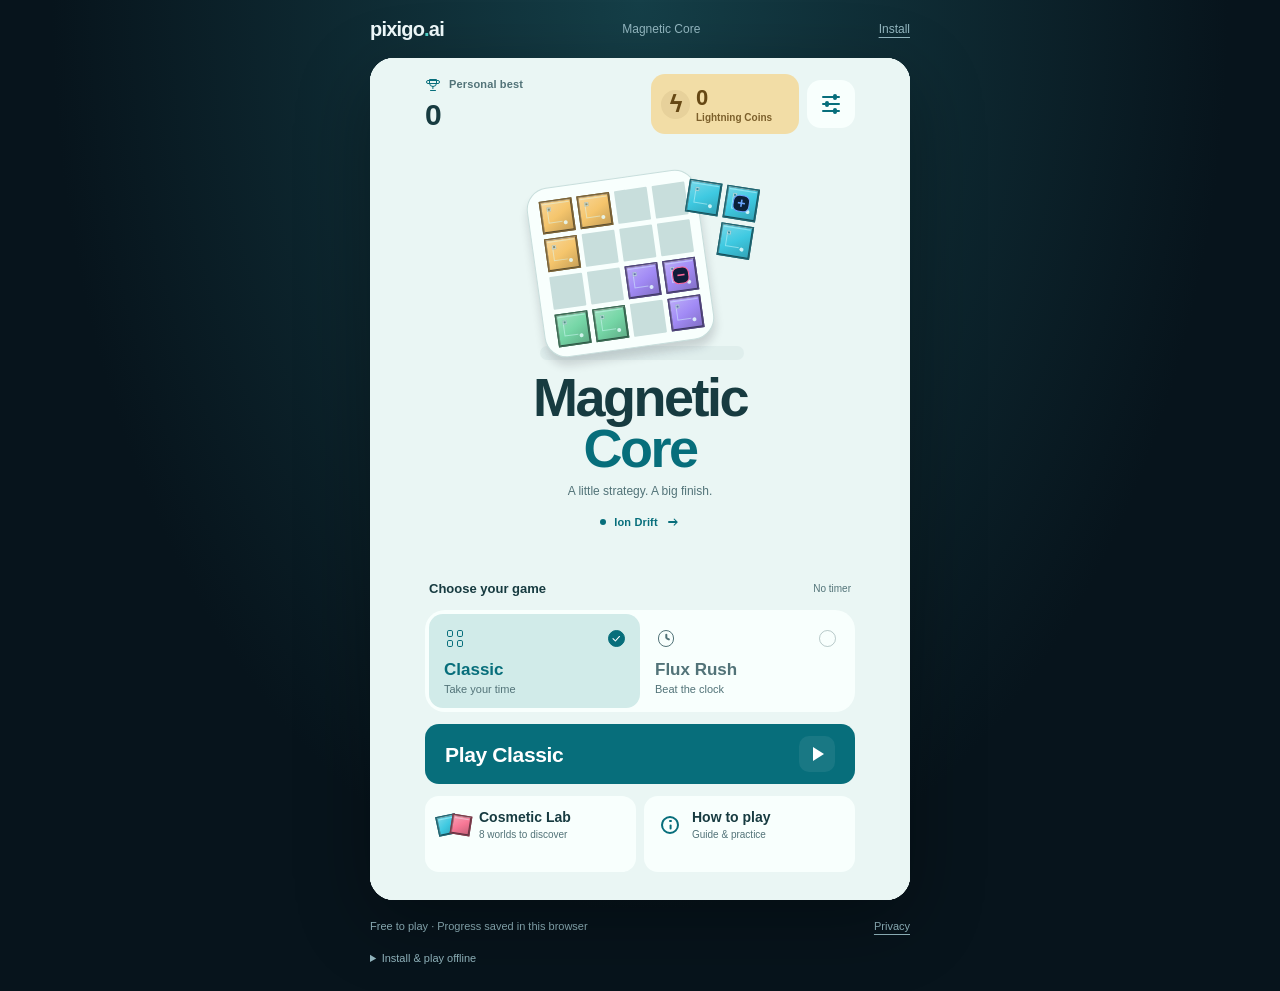
==== magneticcore/index.html @ 8e88cd60 "Launch Magnetic Core browser game at /magneticcore/" ====
<!DOCTYPE html>
<html lang="en">
  <head>
    <meta charset="utf-8" />
    <meta httpEquiv="X-UA-Compatible" content="IE=edge" />
    <meta name="viewport" content="width=device-width, initial-scale=1, shrink-to-fit=no" />
    <title>Magnetic Core — Play free | Pixigo</title>
    <!-- The `react-native-web` recommended style reset: https://necolas.github.io/react-native-web/docs/setup/#root-element -->
    <style id="expo-reset">
      /* These styles make the body full-height */
      html,
      body {
        height: 100%;
      }
      /* These styles disable body scrolling if you are using <ScrollView> */
      body {
        overflow: hidden;
      }
      /* These styles make the root element full-height */
      #root {
        display: flex;
        height: 100%;
        flex: 1;
      }
    </style>
  <link rel="icon" href="/magneticcore/favicon.ico"/><link rel="preload" href="/magneticcore/_expo/static/css/shell-43be2bb646678a6cb7ccdf930eaefb51.css" as="style">
<link rel="stylesheet" href="/magneticcore/_expo/static/css/shell-43be2bb646678a6cb7ccdf930eaefb51.css"><meta name="description" content="A little strategy. A big finish. Play Magnetic Core free in your browser: magnetic block puzzles, Classic Field, Flux Rush and eight cosmetic worlds."><meta name="theme-color" content="#07141c"><link rel="canonical" href="https://pixigo.ai/magneticcore/"><link rel="manifest" href="/magneticcore/manifest.webmanifest"><link rel="apple-touch-icon" href="/magneticcore/icon-192.png"><meta name="apple-mobile-web-app-capable" content="yes"><meta name="apple-mobile-web-app-title" content="Magnetic Core"><meta property="og:title" content="Magnetic Core — A little strategy. A big finish."><meta property="og:description" content="Play the free magnetic block puzzle in your browser."><meta property="og:url" content="https://pixigo.ai/magneticcore/"><meta property="og:image" content="https://pixigo.ai/magneticcore/icon-512.png"></head>

  <body>
    <!-- Use static rendering with Expo Router to support running without JavaScript. -->
    <noscript>
      You need to enable JavaScript to run this app.
    </noscript>
    <!-- The root element for your Expo app. -->
    <div id="root"></div>
  <script src="/magneticcore/_expo/static/js/web/index-8f0f4db04cad3924aaf083ea2c2957e7.js" defer></script>
<script src="/magneticcore/register-sw.js" defer></script></body>
</html>
---- magneticcore/_expo/static/css/shell-43be2bb646678a6cb7ccdf930eaefb51.css ----
:root{--lightningcss-light: ;--lightningcss-dark:initial;color-scheme:dark;color:#dceef1;background:#07141c;font-family:-apple-system,BlinkMacSystemFont,Segoe UI,sans-serif}*{box-sizing:border-box}html,body,#root{min-height:100%;margin:0}body{overscroll-behavior-y:none;overflow:auto}#root{width:100%;height:auto;display:block}a{color:inherit;text-underline-offset:4px}button,a,summary{-webkit-tap-highlight-color:transparent}button:focus-visible,a:focus-visible,summary:focus-visible{outline-offset:4px;outline:3px solid #55ddd2}.web-shell{background:radial-gradient(at top,#153f48 0,#07141c 65%);flex-direction:column;align-items:center;min-height:100dvh;display:flex}.web-header{color:#94b8c1;justify-content:space-between;align-items:center;gap:14px;width:min(100% - 32px,540px);min-height:58px;font-size:12px;display:flex}.web-header>a:first-child{letter-spacing:-.8px;color:#f0fbfc;font-size:20px;font-weight:800;text-decoration:none}.web-header>a:first-child span{color:#50d5cb}.web-header button{color:#e9ffff;cursor:pointer;background:#153f48;border:1px solid #2e7880;border-radius:9px;padding:8px 12px}.game-frame{isolation:isolate;background:#e9f6f5;border-radius:24px;flex-direction:column;width:100%;max-width:540px;height:max(680px,100dvh - 58px);max-height:980px;display:flex;position:relative;overflow:hidden;box-shadow:0 22px 75px #0005}.game-frame>div{min-height:0}.game-frame [role=button]{touch-action:manipulation}.web-footer{color:#94b8c1;flex-wrap:wrap;justify-content:space-between;gap:14px;width:min(100% - 32px,540px);padding:18px 0 24px;font-size:11px;line-height:1.6;display:flex}.web-footer details{width:100%}.web-footer summary{cursor:pointer;width:fit-content}.web-footer p{max-width:480px}.storage-note{color:#ffe0a4;max-width:540px;margin:0;padding:10px 16px;font-size:12px}@keyframes game-reveal{0%{opacity:.5}to{opacity:1}}@media (width<=560px){.web-header{min-height:44px}.game-frame{height:max(640px,100dvh - 44px);box-shadow:none;border-radius:0}}@media (display-mode:standalone){.web-header{display:none}.game-frame{height:100dvh;max-height:none;padding-top:env(safe-area-inset-top);padding-bottom:env(safe-area-inset-bottom)}.web-footer{display:none}}
---- magneticcore/_expo/static/css/shell-43be2bb646678a6cb7ccdf930eaefb51.css ----
:root{--lightningcss-light: ;--lightningcss-dark:initial;color-scheme:dark;color:#dceef1;background:#07141c;font-family:-apple-system,BlinkMacSystemFont,Segoe UI,sans-serif}*{box-sizing:border-box}html,body,#root{min-height:100%;margin:0}body{overscroll-behavior-y:none;overflow:auto}#root{width:100%;height:auto;display:block}a{color:inherit;text-underline-offset:4px}button,a,summary{-webkit-tap-highlight-color:transparent}button:focus-visible,a:focus-visible,summary:focus-visible{outline-offset:4px;outline:3px solid #55ddd2}.web-shell{background:radial-gradient(at top,#153f48 0,#07141c 65%);flex-direction:column;align-items:center;min-height:100dvh;display:flex}.web-header{color:#94b8c1;justify-content:space-between;align-items:center;gap:14px;width:min(100% - 32px,540px);min-height:58px;font-size:12px;display:flex}.web-header>a:first-child{letter-spacing:-.8px;color:#f0fbfc;font-size:20px;font-weight:800;text-decoration:none}.web-header>a:first-child span{color:#50d5cb}.web-header button{color:#e9ffff;cursor:pointer;background:#153f48;border:1px solid #2e7880;border-radius:9px;padding:8px 12px}.game-frame{isolation:isolate;background:#e9f6f5;border-radius:24px;flex-direction:column;width:100%;max-width:540px;height:max(680px,100dvh - 58px);max-height:980px;display:flex;position:relative;overflow:hidden;box-shadow:0 22px 75px #0005}.game-frame>div{min-height:0}.game-frame [role=button]{touch-action:manipulation}.web-footer{color:#94b8c1;flex-wrap:wrap;justify-content:space-between;gap:14px;width:min(100% - 32px,540px);padding:18px 0 24px;font-size:11px;line-height:1.6;display:flex}.web-footer details{width:100%}.web-footer summary{cursor:pointer;width:fit-content}.web-footer p{max-width:480px}.storage-note{color:#ffe0a4;max-width:540px;margin:0;padding:10px 16px;font-size:12px}@keyframes game-reveal{0%{opacity:.5}to{opacity:1}}@media (width<=560px){.web-header{min-height:44px}.game-frame{height:max(640px,100dvh - 44px);box-shadow:none;border-radius:0}}@media (display-mode:standalone){.web-header{display:none}.game-frame{height:100dvh;max-height:none;padding-top:env(safe-area-inset-top);padding-bottom:env(safe-area-inset-bottom)}.web-footer{display:none}}
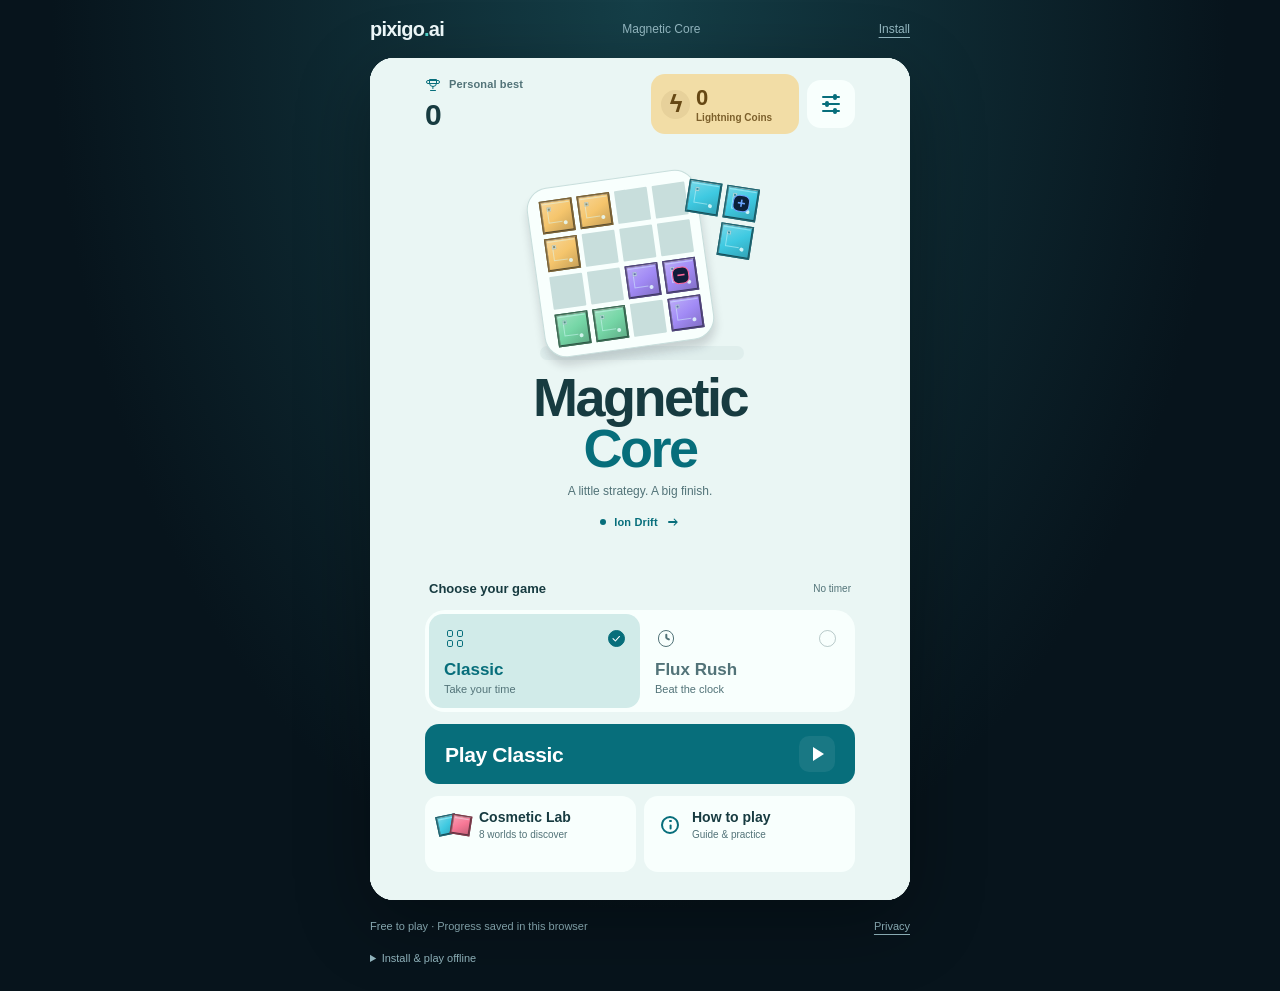
==== commit 306ac34c: "Deploy Magnetic Core web ads with consent and nonce-based CSP" ====
--- a/magneticcore/index.html
+++ b/magneticcore/index.html
@@ -23,8 +23,8 @@
         flex: 1;
       }
     </style>
-  <link rel="icon" href="/magneticcore/favicon.ico"/><link rel="preload" href="/magneticcore/_expo/static/css/shell-43be2bb646678a6cb7ccdf930eaefb51.css" as="style">
-<link rel="stylesheet" href="/magneticcore/_expo/static/css/shell-43be2bb646678a6cb7ccdf930eaefb51.css"><meta name="description" content="A little strategy. A big finish. Play Magnetic Core free in your browser: magnetic block puzzles, Classic Field, Flux Rush and eight cosmetic worlds."><meta name="theme-color" content="#07141c"><link rel="canonical" href="https://pixigo.ai/magneticcore/"><link rel="manifest" href="/magneticcore/manifest.webmanifest"><link rel="apple-touch-icon" href="/magneticcore/icon-192.png"><meta name="apple-mobile-web-app-capable" content="yes"><meta name="apple-mobile-web-app-title" content="Magnetic Core"><meta property="og:title" content="Magnetic Core — A little strategy. A big finish."><meta property="og:description" content="Play the free magnetic block puzzle in your browser."><meta property="og:url" content="https://pixigo.ai/magneticcore/"><meta property="og:image" content="https://pixigo.ai/magneticcore/icon-512.png"></head>
+  <link rel="icon" href="/magneticcore/favicon.ico"/><link rel="preload" href="/magneticcore/_expo/static/css/shell-ce2306005320bbc5229385b4ef134550.css" as="style">
+<link rel="stylesheet" href="/magneticcore/_expo/static/css/shell-ce2306005320bbc5229385b4ef134550.css"><meta name="google-adsense-account" content="ca-pub-7231836006413404"><meta name="description" content="A little strategy. A big finish. Play Magnetic Core free in your browser: magnetic block puzzles, Classic Field, Flux Rush and eight cosmetic worlds."><meta name="theme-color" content="#07141c"><link rel="canonical" href="https://pixigo.ai/magneticcore/"><link rel="manifest" href="/magneticcore/manifest.webmanifest"><link rel="apple-touch-icon" href="/magneticcore/icon-192.png"><meta name="apple-mobile-web-app-capable" content="yes"><meta name="apple-mobile-web-app-title" content="Magnetic Core"><meta property="og:title" content="Magnetic Core — A little strategy. A big finish."><meta property="og:description" content="Play the free magnetic block puzzle in your browser."><meta property="og:url" content="https://pixigo.ai/magneticcore/"><meta property="og:image" content="https://pixigo.ai/magneticcore/icon-512.png"></head>
 
   <body>
     <!-- Use static rendering with Expo Router to support running without JavaScript. -->
@@ -33,6 +33,6 @@
     </noscript>
     <!-- The root element for your Expo app. -->
     <div id="root"></div>
-  <script src="/magneticcore/_expo/static/js/web/index-8f0f4db04cad3924aaf083ea2c2957e7.js" defer></script>
+  <script src="/magneticcore/_expo/static/js/web/index-7dfdc017c51e1e140209bba8183724df.js" defer></script>
 <script src="/magneticcore/register-sw.js" defer></script></body>
 </html>
--- a/magneticcore/_expo/static/css/shell-ce2306005320bbc5229385b4ef134550.css
+++ b/magneticcore/_expo/static/css/shell-ce2306005320bbc5229385b4ef134550.css
@@ -0,0 +1 @@
+:root{--lightningcss-light: ;--lightningcss-dark:initial;color-scheme:dark;color:#dceef1;background:#07141c;font-family:-apple-system,BlinkMacSystemFont,Segoe UI,sans-serif}*{box-sizing:border-box}html,body,#root{min-height:100%;margin:0}body{overscroll-behavior-y:none;overflow:auto}#root{width:100%;height:auto;display:block}a{color:inherit;text-underline-offset:4px}button,a,summary{-webkit-tap-highlight-color:transparent}button:focus-visible,a:focus-visible,summary:focus-visible{outline-offset:4px;outline:3px solid #55ddd2}.web-shell{background:radial-gradient(at top,#153f48 0,#07141c 65%);flex-direction:column;align-items:center;min-height:100dvh;display:flex}.web-header{color:#94b8c1;justify-content:space-between;align-items:center;gap:14px;width:min(100% - 32px,540px);min-height:58px;font-size:12px;display:flex}.web-header>a:first-child{letter-spacing:-.8px;color:#f0fbfc;font-size:20px;font-weight:800;text-decoration:none}.web-header>a:first-child span{color:#50d5cb}.web-header button{color:#e9ffff;cursor:pointer;background:#153f48;border:1px solid #2e7880;border-radius:9px;padding:8px 12px}.game-frame{isolation:isolate;background:#e9f6f5;border-radius:24px;flex-direction:column;width:100%;max-width:540px;height:max(680px,100dvh - 58px);max-height:980px;display:flex;position:relative;overflow:hidden;box-shadow:0 22px 75px #0005}.game-frame>div{min-height:0}.game-frame [role=button]{touch-action:manipulation}.web-footer{color:#94b8c1;flex-wrap:wrap;justify-content:space-between;gap:14px;width:min(100% - 32px,540px);padding:18px 0 24px;font-size:11px;line-height:1.6;display:flex}.web-footer details{width:100%}.web-footer summary{cursor:pointer;width:fit-content}.web-footer p{max-width:480px}.storage-note{color:#ffe0a4;max-width:540px;margin:0;padding:10px 16px;font-size:12px}@keyframes game-reveal{0%{opacity:.5}to{opacity:1}}@media (width<=560px){.web-header{min-height:44px}.game-frame{height:max(640px,100dvh - 44px);box-shadow:none;border-radius:0}}@media (display-mode:standalone){.web-header{display:none}.game-frame{height:100dvh;max-height:none;padding-top:env(safe-area-inset-top);padding-bottom:env(safe-area-inset-bottom)}.web-footer details{display:none}}.privacy-button{color:inherit;min-height:32px;font:inherit;text-underline-offset:4px;cursor:pointer;background:0 0;border:0;padding:0;text-decoration:underline}.privacy-feedback{max-width:400px;display:block}.web-ad{text-align:center;width:calc(100% - 32px);max-width:900px;margin:160px 16px 40px}.web-ad[hidden]{display:none}.web-ad-label{color:#94b8c1;letter-spacing:.08em;margin-bottom:12px;font-size:11px;display:block}.web-ad .adsbygoogle{min-height:90px}.web-ad-preview{color:#94b8c1;border:1px dashed #41616b;place-items:center;min-height:110px;font-size:12px;display:grid}
--- a/magneticcore/_expo/static/css/shell-ce2306005320bbc5229385b4ef134550.css
+++ b/magneticcore/_expo/static/css/shell-ce2306005320bbc5229385b4ef134550.css
@@ -0,0 +1 @@
+:root{--lightningcss-light: ;--lightningcss-dark:initial;color-scheme:dark;color:#dceef1;background:#07141c;font-family:-apple-system,BlinkMacSystemFont,Segoe UI,sans-serif}*{box-sizing:border-box}html,body,#root{min-height:100%;margin:0}body{overscroll-behavior-y:none;overflow:auto}#root{width:100%;height:auto;display:block}a{color:inherit;text-underline-offset:4px}button,a,summary{-webkit-tap-highlight-color:transparent}button:focus-visible,a:focus-visible,summary:focus-visible{outline-offset:4px;outline:3px solid #55ddd2}.web-shell{background:radial-gradient(at top,#153f48 0,#07141c 65%);flex-direction:column;align-items:center;min-height:100dvh;display:flex}.web-header{color:#94b8c1;justify-content:space-between;align-items:center;gap:14px;width:min(100% - 32px,540px);min-height:58px;font-size:12px;display:flex}.web-header>a:first-child{letter-spacing:-.8px;color:#f0fbfc;font-size:20px;font-weight:800;text-decoration:none}.web-header>a:first-child span{color:#50d5cb}.web-header button{color:#e9ffff;cursor:pointer;background:#153f48;border:1px solid #2e7880;border-radius:9px;padding:8px 12px}.game-frame{isolation:isolate;background:#e9f6f5;border-radius:24px;flex-direction:column;width:100%;max-width:540px;height:max(680px,100dvh - 58px);max-height:980px;display:flex;position:relative;overflow:hidden;box-shadow:0 22px 75px #0005}.game-frame>div{min-height:0}.game-frame [role=button]{touch-action:manipulation}.web-footer{color:#94b8c1;flex-wrap:wrap;justify-content:space-between;gap:14px;width:min(100% - 32px,540px);padding:18px 0 24px;font-size:11px;line-height:1.6;display:flex}.web-footer details{width:100%}.web-footer summary{cursor:pointer;width:fit-content}.web-footer p{max-width:480px}.storage-note{color:#ffe0a4;max-width:540px;margin:0;padding:10px 16px;font-size:12px}@keyframes game-reveal{0%{opacity:.5}to{opacity:1}}@media (width<=560px){.web-header{min-height:44px}.game-frame{height:max(640px,100dvh - 44px);box-shadow:none;border-radius:0}}@media (display-mode:standalone){.web-header{display:none}.game-frame{height:100dvh;max-height:none;padding-top:env(safe-area-inset-top);padding-bottom:env(safe-area-inset-bottom)}.web-footer details{display:none}}.privacy-button{color:inherit;min-height:32px;font:inherit;text-underline-offset:4px;cursor:pointer;background:0 0;border:0;padding:0;text-decoration:underline}.privacy-feedback{max-width:400px;display:block}.web-ad{text-align:center;width:calc(100% - 32px);max-width:900px;margin:160px 16px 40px}.web-ad[hidden]{display:none}.web-ad-label{color:#94b8c1;letter-spacing:.08em;margin-bottom:12px;font-size:11px;display:block}.web-ad .adsbygoogle{min-height:90px}.web-ad-preview{color:#94b8c1;border:1px dashed #41616b;place-items:center;min-height:110px;font-size:12px;display:grid}
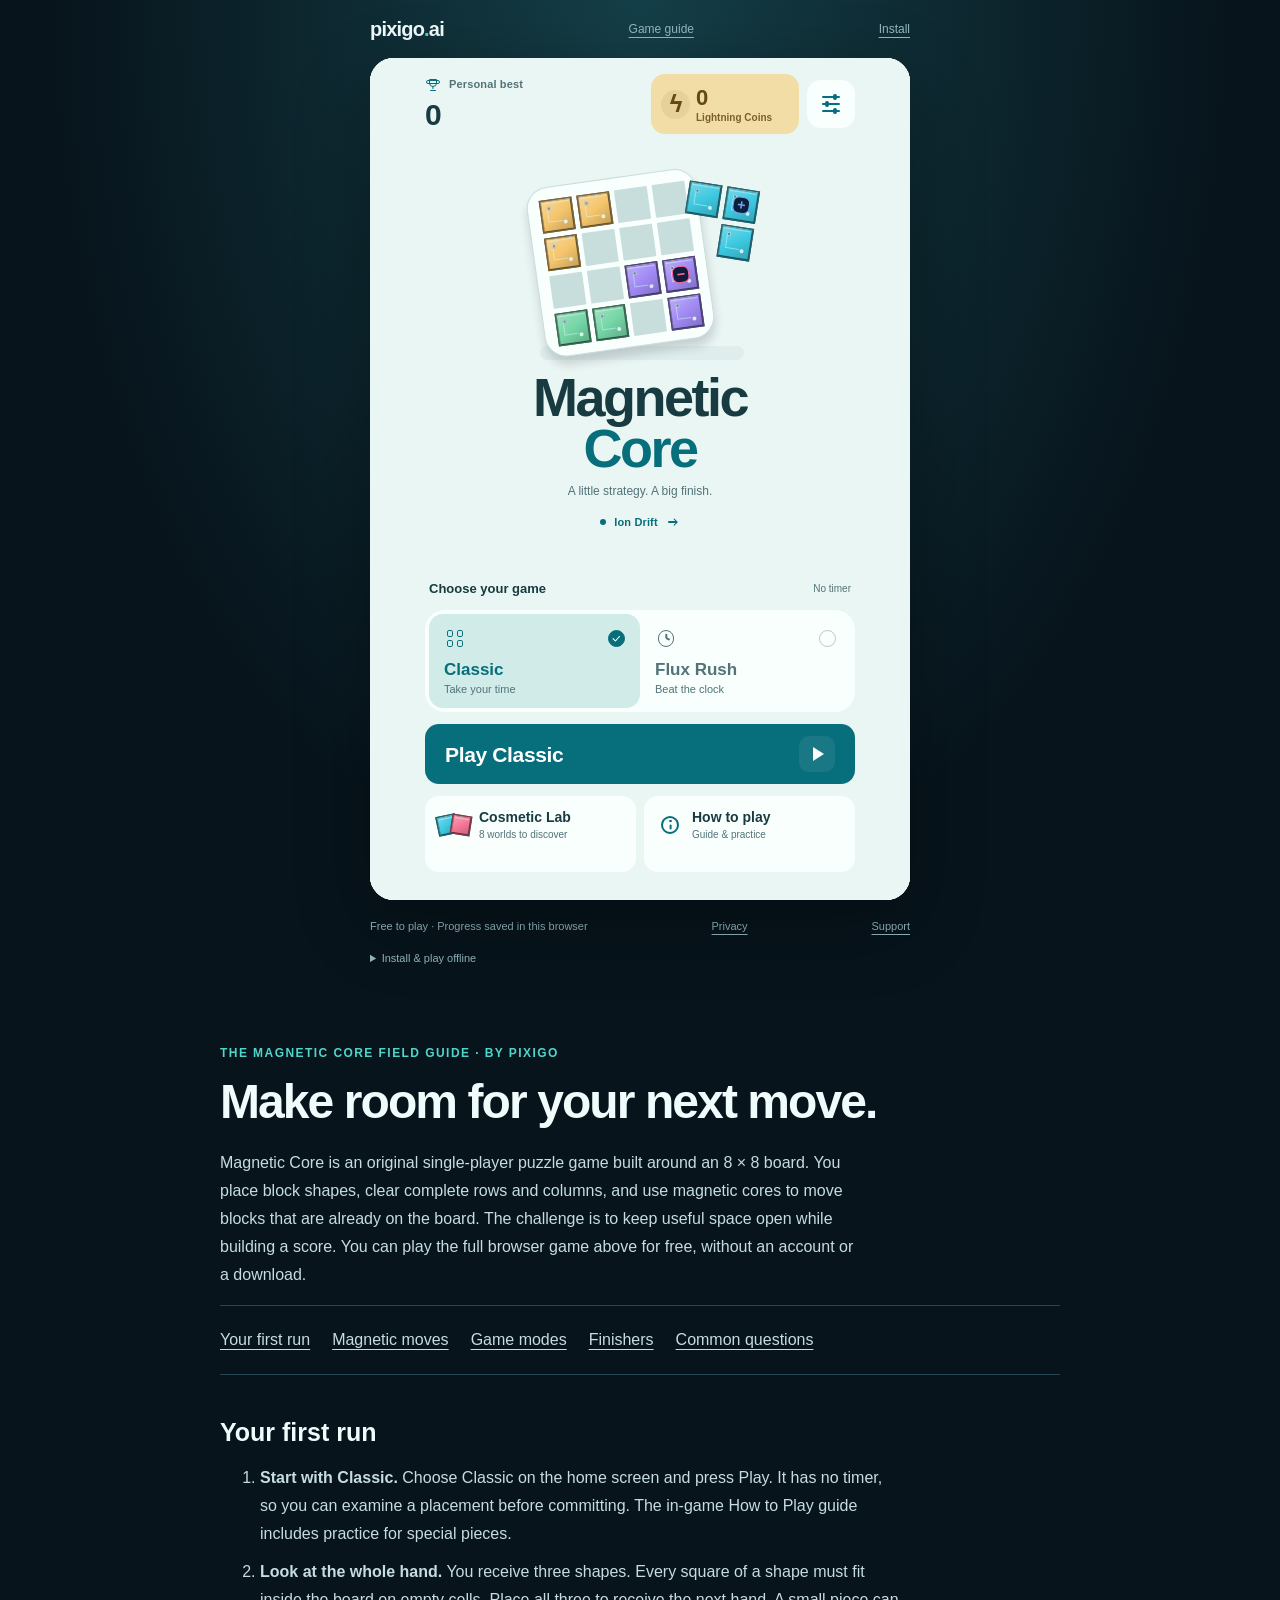
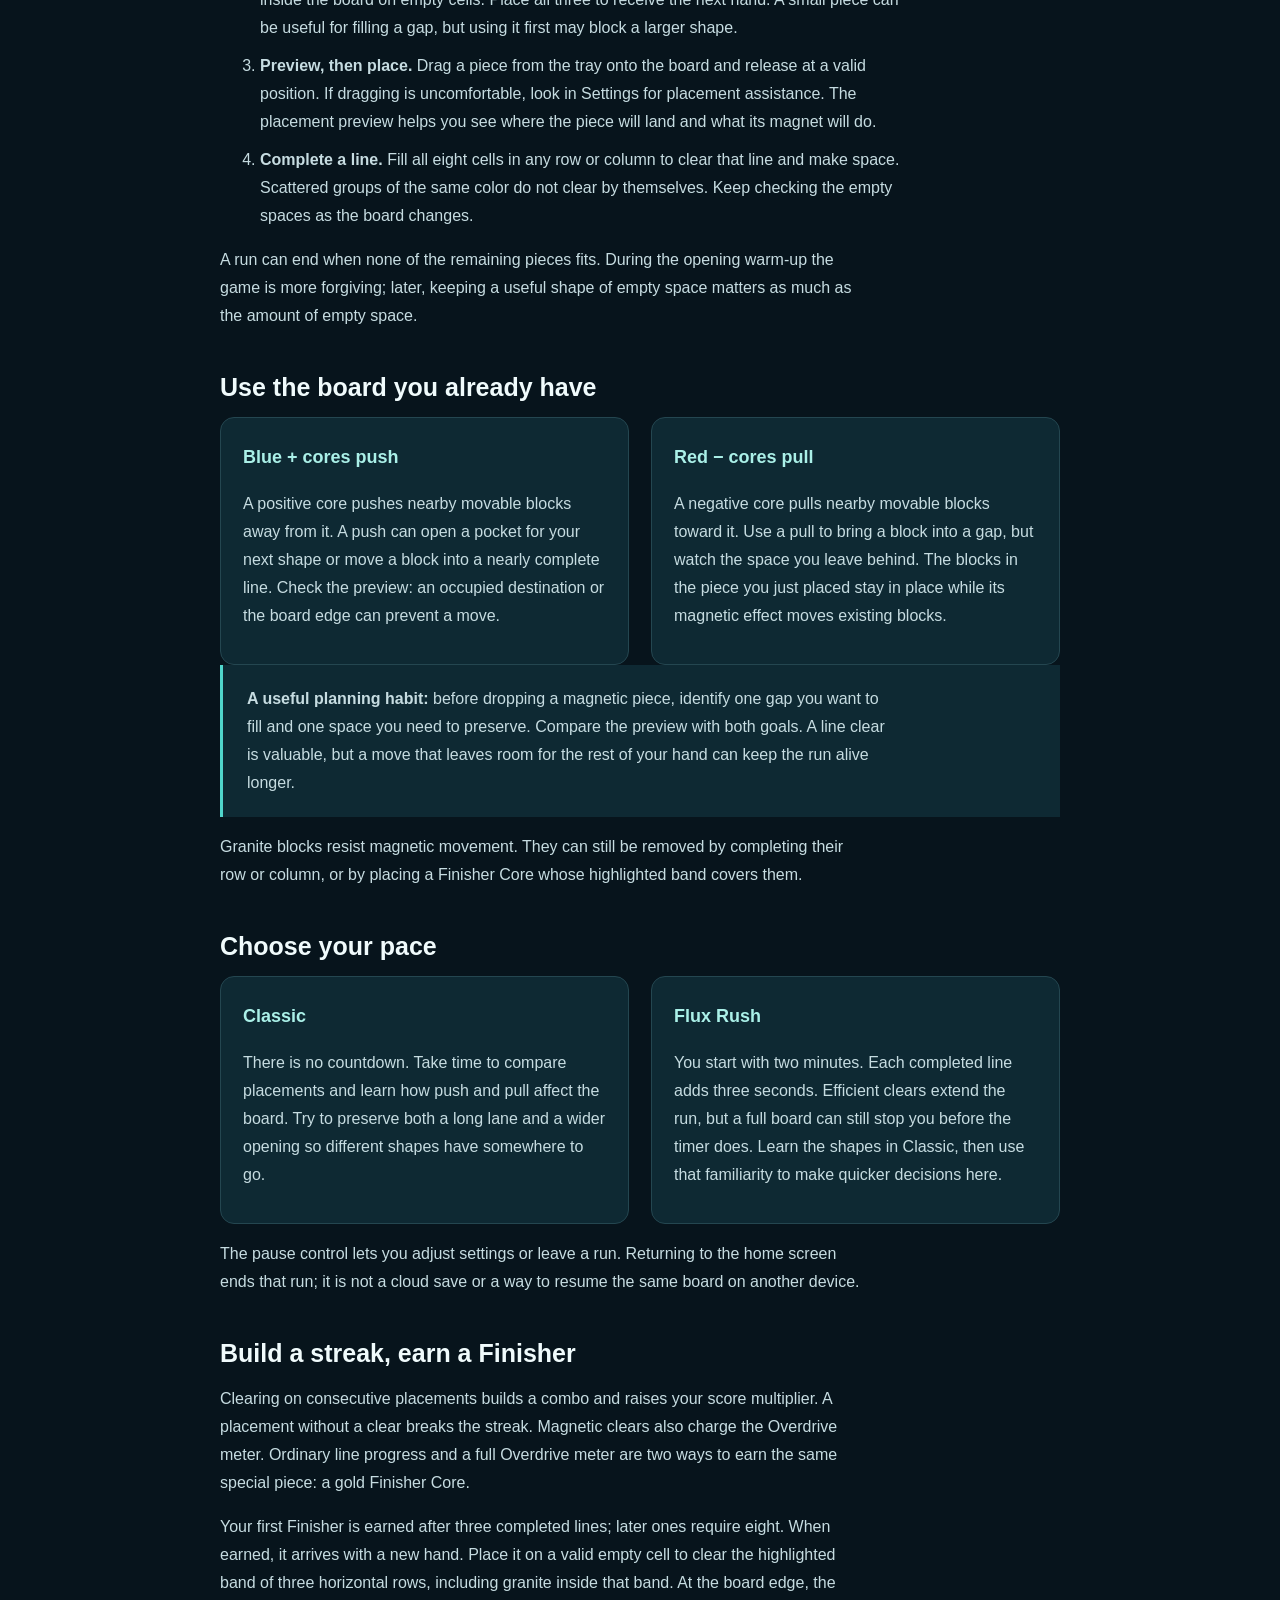
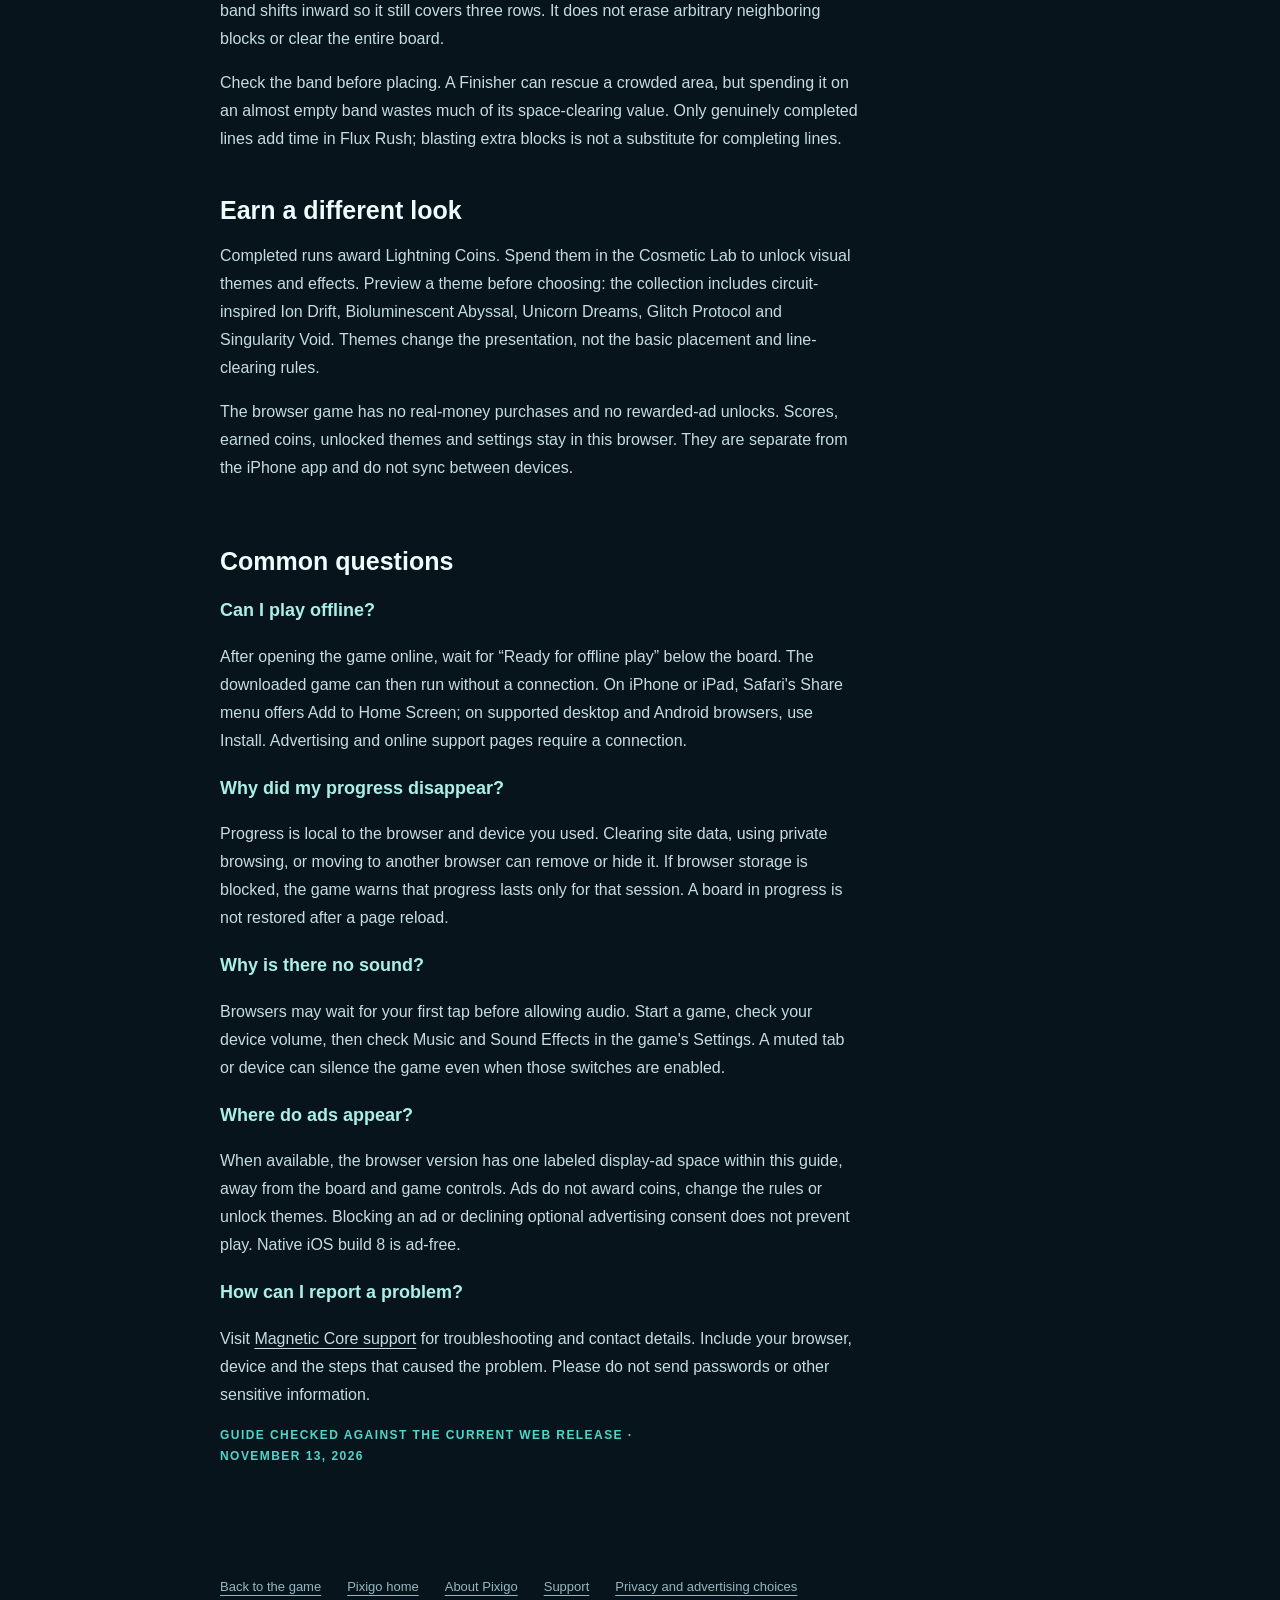
==== commit 5cc9a274: "Add original game content and restrict AdSense to the guide" ====
--- a/magneticcore/index.html
+++ b/magneticcore/index.html
@@ -23,8 +23,8 @@
         flex: 1;
       }
     </style>
-  <link rel="icon" href="/magneticcore/favicon.ico"/><link rel="preload" href="/magneticcore/_expo/static/css/shell-ce2306005320bbc5229385b4ef134550.css" as="style">
-<link rel="stylesheet" href="/magneticcore/_expo/static/css/shell-ce2306005320bbc5229385b4ef134550.css"><meta name="google-adsense-account" content="ca-pub-7231836006413404"><meta name="description" content="A little strategy. A big finish. Play Magnetic Core free in your browser: magnetic block puzzles, Classic Field, Flux Rush and eight cosmetic worlds."><meta name="theme-color" content="#07141c"><link rel="canonical" href="https://pixigo.ai/magneticcore/"><link rel="manifest" href="/magneticcore/manifest.webmanifest"><link rel="apple-touch-icon" href="/magneticcore/icon-192.png"><meta name="apple-mobile-web-app-capable" content="yes"><meta name="apple-mobile-web-app-title" content="Magnetic Core"><meta property="og:title" content="Magnetic Core — A little strategy. A big finish."><meta property="og:description" content="Play the free magnetic block puzzle in your browser."><meta property="og:url" content="https://pixigo.ai/magneticcore/"><meta property="og:image" content="https://pixigo.ai/magneticcore/icon-512.png"></head>
+  <link rel="icon" href="/magneticcore/favicon.ico"/><link rel="preload" href="/magneticcore/_expo/static/css/shell-b964de6f6be0d9951177fe7f58448718.css" as="style">
+<link rel="stylesheet" href="/magneticcore/_expo/static/css/shell-b964de6f6be0d9951177fe7f58448718.css"><meta name="google-adsense-account" content="ca-pub-7231836006413404"><meta name="description" content="A little strategy. A big finish. Play Magnetic Core free in your browser: magnetic block puzzles, Classic Field, Flux Rush and eight cosmetic worlds."><meta name="theme-color" content="#07141c"><link rel="canonical" href="https://pixigo.ai/magneticcore/"><link rel="manifest" href="/magneticcore/manifest.webmanifest"><link rel="apple-touch-icon" href="/magneticcore/icon-192.png"><meta name="apple-mobile-web-app-capable" content="yes"><meta name="apple-mobile-web-app-title" content="Magnetic Core"><meta property="og:title" content="Magnetic Core — A little strategy. A big finish."><meta property="og:description" content="Play the free magnetic block puzzle in your browser."><meta property="og:url" content="https://pixigo.ai/magneticcore/"><meta property="og:image" content="https://pixigo.ai/magneticcore/icon-512.png"></head>
 
   <body>
     <!-- Use static rendering with Expo Router to support running without JavaScript. -->
@@ -33,6 +33,62 @@
     </noscript>
     <!-- The root element for your Expo app. -->
     <div id="root"></div>
-  <script src="/magneticcore/_expo/static/js/web/index-7dfdc017c51e1e140209bba8183724df.js" defer></script>
-<script src="/magneticcore/register-sw.js" defer></script></body>
+  <script src="/magneticcore/_expo/static/js/web/index-1f7e2a4aa4f325545ca9e5eb354b09c3.js" defer></script>
+<script src="/magneticcore/register-sw.js" defer></script><article id="game-guide" class="game-guide" data-publisher-content="magnetic-core-guide" aria-labelledby="guide-title">
+  <p class="guide-kicker">The Magnetic Core field guide · By Pixigo</p>
+  <h1 id="guide-title">Make room for your next move.</h1>
+  <p>Magnetic Core is an original single-player puzzle game built around an 8 × 8 board. You place block shapes, clear complete rows and columns, and use magnetic cores to move blocks that are already on the board. The challenge is to keep useful space open while building a score. You can play the full browser game above for free, without an account or a download.</p>
+  <nav class="guide-nav" aria-label="Game guide"><a href="#first-run">Your first run</a><a href="#magnets">Magnetic moves</a><a href="#game-modes">Game modes</a><a href="#finishers">Finishers</a><a href="#game-faq">Common questions</a></nav>
+
+  <section id="first-run"><h2>Your first run</h2>
+    <ol>
+      <li><strong>Start with Classic.</strong> Choose Classic on the home screen and press Play. It has no timer, so you can examine a placement before committing. The in-game How to Play guide includes practice for special pieces.</li>
+      <li><strong>Look at the whole hand.</strong> You receive three shapes. Every square of a shape must fit inside the board on empty cells. Place all three to receive the next hand. A small piece can be useful for filling a gap, but using it first may block a larger shape.</li>
+      <li><strong>Preview, then place.</strong> Drag a piece from the tray onto the board and release at a valid position. If dragging is uncomfortable, look in Settings for placement assistance. The placement preview helps you see where the piece will land and what its magnet will do.</li>
+      <li><strong>Complete a line.</strong> Fill all eight cells in any row or column to clear that line and make space. Scattered groups of the same color do not clear by themselves. Keep checking the empty spaces as the board changes.</li>
+    </ol>
+    <p>A run can end when none of the remaining pieces fits. During the opening warm-up the game is more forgiving; later, keeping a useful shape of empty space matters as much as the amount of empty space.</p>
+  </section>
+
+  <section id="magnets"><h2>Use the board you already have</h2>
+    <div class="guide-grid">
+      <div class="guide-card"><h3>Blue + cores push</h3><p>A positive core pushes nearby movable blocks away from it. A push can open a pocket for your next shape or move a block into a nearly complete line. Check the preview: an occupied destination or the board edge can prevent a move.</p></div>
+      <div class="guide-card"><h3>Red − cores pull</h3><p>A negative core pulls nearby movable blocks toward it. Use a pull to bring a block into a gap, but watch the space you leave behind. The blocks in the piece you just placed stay in place while its magnetic effect moves existing blocks.</p></div>
+    </div>
+    <div class="guide-example"><p><strong>A useful planning habit:</strong> before dropping a magnetic piece, identify one gap you want to fill and one space you need to preserve. Compare the preview with both goals. A line clear is valuable, but a move that leaves room for the rest of your hand can keep the run alive longer.</p></div>
+    <p>Granite blocks resist magnetic movement. They can still be removed by completing their row or column, or by placing a Finisher Core whose highlighted band covers them.</p>
+  </section>
+
+  <section id="game-modes"><h2>Choose your pace</h2>
+    <div class="guide-grid">
+      <div class="guide-card"><h3>Classic</h3><p>There is no countdown. Take time to compare placements and learn how push and pull affect the board. Try to preserve both a long lane and a wider opening so different shapes have somewhere to go.</p></div>
+      <div class="guide-card"><h3>Flux Rush</h3><p>You start with two minutes. Each completed line adds three seconds. Efficient clears extend the run, but a full board can still stop you before the timer does. Learn the shapes in Classic, then use that familiarity to make quicker decisions here.</p></div>
+    </div>
+    <p>The pause control lets you adjust settings or leave a run. Returning to the home screen ends that run; it is not a cloud save or a way to resume the same board on another device.</p>
+  </section>
+
+  <section id="finishers"><h2>Build a streak, earn a Finisher</h2>
+    <p>Clearing on consecutive placements builds a combo and raises your score multiplier. A placement without a clear breaks the streak. Magnetic clears also charge the Overdrive meter. Ordinary line progress and a full Overdrive meter are two ways to earn the same special piece: a gold Finisher Core.</p>
+    <p>Your first Finisher is earned after three completed lines; later ones require eight. When earned, it arrives with a new hand. Place it on a valid empty cell to clear the highlighted band of three horizontal rows, including granite inside that band. At the board edge, the band shifts inward so it still covers three rows. It does not erase arbitrary neighboring blocks or clear the entire board.</p>
+    <p>Check the band before placing. A Finisher can rescue a crowded area, but spending it on an almost empty band wastes much of its space-clearing value. Only genuinely completed lines add time in Flux Rush; blasting extra blocks is not a substitute for completing lines.</p>
+  </section>
+
+  <section><h2>Earn a different look</h2>
+    <p>Completed runs award Lightning Coins. Spend them in the Cosmetic Lab to unlock visual themes and effects. Preview a theme before choosing: the collection includes circuit-inspired Ion Drift, Bioluminescent Abyssal, Unicorn Dreams, Glitch Protocol and Singularity Void. Themes change the presentation, not the basic placement and line-clearing rules.</p>
+    <p>The browser game has no real-money purchases and no rewarded-ad unlocks. Scores, earned coins, unlocked themes and settings stay in this browser. They are separate from the iPhone app and do not sync between devices.</p>
+  </section>
+
+  <div id="magneticcore-guide-ad" class="guide-ad-region"></div>
+  <section id="game-faq"><h2>Common questions</h2>
+    <h3>Can I play offline?</h3><p>After opening the game online, wait for “Ready for offline play” below the board. The downloaded game can then run without a connection. On iPhone or iPad, Safari's Share menu offers Add to Home Screen; on supported desktop and Android browsers, use Install. Advertising and online support pages require a connection.</p>
+    <h3>Why did my progress disappear?</h3><p>Progress is local to the browser and device you used. Clearing site data, using private browsing, or moving to another browser can remove or hide it. If browser storage is blocked, the game warns that progress lasts only for that session. A board in progress is not restored after a page reload.</p>
+    <h3>Why is there no sound?</h3><p>Browsers may wait for your first tap before allowing audio. Start a game, check your device volume, then check Music and Sound Effects in the game's Settings. A muted tab or device can silence the game even when those switches are enabled.</p>
+    <h3>Where do ads appear?</h3><p>When available, the browser version has one labeled display-ad space within this guide, away from the board and game controls. Ads do not award coins, change the rules or unlock themes. Blocking an ad or declining optional advertising consent does not prevent play. Native iOS build 8 is ad-free.</p>
+    <h3>How can I report a problem?</h3><p>Visit <a href="/support/">Magnetic Core support</a> for troubleshooting and contact details. Include your browser, device and the steps that caused the problem. Please do not send passwords or other sensitive information.</p>
+  </section>
+  <p class="guide-kicker">Guide checked against the current web release · November 13, 2026</p>
+</article>
+<nav class="guide-end" aria-label="More from Pixigo"><a href="#root">Back to the game</a><a href="/">Pixigo home</a><a href="/about/">About Pixigo</a><a href="/support/">Support</a><a href="/privacy-policy/#web">Privacy and advertising choices</a></nav>
+
+</body>
 </html>
--- a/magneticcore/_expo/static/css/shell-b964de6f6be0d9951177fe7f58448718.css
+++ b/magneticcore/_expo/static/css/shell-b964de6f6be0d9951177fe7f58448718.css
@@ -0,0 +1 @@
+:root{--lightningcss-light: ;--lightningcss-dark:initial;color-scheme:dark;color:#dceef1;background:#07141c;font-family:-apple-system,BlinkMacSystemFont,Segoe UI,sans-serif}*{box-sizing:border-box}html,body,#root{min-height:100%;margin:0}body{overscroll-behavior-y:none;overflow:auto}#root{width:100%;height:auto;display:block}a{color:inherit;text-underline-offset:4px}button,a,summary{-webkit-tap-highlight-color:transparent}button:focus-visible,a:focus-visible,summary:focus-visible{outline-offset:4px;outline:3px solid #55ddd2}.web-shell{background:radial-gradient(at top,#153f48 0,#07141c 65%);flex-direction:column;align-items:center;min-height:100dvh;display:flex}.web-header{color:#94b8c1;justify-content:space-between;align-items:center;gap:14px;width:min(100% - 32px,540px);min-height:58px;font-size:12px;display:flex}.web-header>a:first-child{letter-spacing:-.8px;color:#f0fbfc;font-size:20px;font-weight:800;text-decoration:none}.web-header>a:first-child span{color:#50d5cb}.web-header button{color:#e9ffff;cursor:pointer;background:#153f48;border:1px solid #2e7880;border-radius:9px;padding:8px 12px}.game-frame{isolation:isolate;background:#e9f6f5;border-radius:24px;flex-direction:column;width:100%;max-width:540px;height:max(680px,100dvh - 58px);max-height:980px;display:flex;position:relative;overflow:hidden;box-shadow:0 22px 75px #0005}.game-frame>div{min-height:0}.game-frame [role=button]{touch-action:manipulation}.web-footer{color:#94b8c1;flex-wrap:wrap;justify-content:space-between;gap:14px;width:min(100% - 32px,540px);padding:18px 0 24px;font-size:11px;line-height:1.6;display:flex}.web-footer details{width:100%}.web-footer summary{cursor:pointer;width:fit-content}.web-footer p{max-width:480px}.storage-note{color:#ffe0a4;max-width:540px;margin:0;padding:10px 16px;font-size:12px}@keyframes game-reveal{0%{opacity:.5}to{opacity:1}}@media (width<=560px){.web-header{min-height:44px}.game-frame{height:max(640px,100dvh - 44px);box-shadow:none;border-radius:0}}@media (display-mode:standalone){.web-header{display:none}.game-frame{height:100dvh;max-height:none;padding-top:env(safe-area-inset-top);padding-bottom:env(safe-area-inset-bottom)}.web-footer details{display:none}}.privacy-button{color:inherit;min-height:32px;font:inherit;text-underline-offset:4px;cursor:pointer;background:0 0;border:0;padding:0;text-decoration:underline}.privacy-feedback{max-width:400px;display:block}.web-ad{text-align:center;width:100%;max-width:900px;margin:0 auto;padding:28px 0}.web-ad[hidden]{display:none}.web-ad-label{color:#94b8c1;letter-spacing:.08em;margin-bottom:12px;font-size:11px;display:block}.web-ad .adsbygoogle{min-height:90px}.web-ad-preview{color:#94b8c1;border:1px dashed #41616b;place-items:center;min-height:110px;font-size:12px;display:grid}.game-guide{color:#c6dce1;width:min(100% - 40px,840px);margin:52px auto 0;font-size:16px;line-height:1.75}.game-guide h1{color:#f0fbfc;letter-spacing:-.04em;margin:12px 0 20px;font-size:clamp(32px,5vw,48px);line-height:1.1}.game-guide h2{color:#f0fbfc;margin:42px 0 14px;font-size:25px;line-height:1.25}.game-guide h3{color:#aaf0e8;margin-bottom:8px;font-size:18px}.game-guide p,.game-guide li{max-width:72ch}.game-guide li{margin:10px 0}.guide-kicker{color:#50d5cb;text-transform:uppercase;letter-spacing:.12em;font-size:12px;font-weight:700}.guide-nav{border-block:1px solid #244650;flex-wrap:wrap;gap:10px 22px;padding:20px 0;display:flex}.guide-grid{grid-template-columns:repeat(2,minmax(0,1fr));gap:22px;display:grid}.guide-card{background:#0e2933;border:1px solid #244650;border-radius:14px;padding:6px 22px 18px}.guide-example{background:#0e2933;border-left:3px solid #50d5cb;padding:20px 24px}.guide-example p{margin:0}.guide-ad-region{width:100%;margin:64px auto}.guide-end{color:#94b8c1;flex-wrap:wrap;gap:16px 26px;width:min(100% - 40px,840px);margin:0 auto;padding:100px 0 36px;font-size:13px;display:flex}@media (width<=560px){.guide-grid{grid-template-columns:1fr}.game-guide{font-size:15px}}
--- a/magneticcore/_expo/static/css/shell-b964de6f6be0d9951177fe7f58448718.css
+++ b/magneticcore/_expo/static/css/shell-b964de6f6be0d9951177fe7f58448718.css
@@ -0,0 +1 @@
+:root{--lightningcss-light: ;--lightningcss-dark:initial;color-scheme:dark;color:#dceef1;background:#07141c;font-family:-apple-system,BlinkMacSystemFont,Segoe UI,sans-serif}*{box-sizing:border-box}html,body,#root{min-height:100%;margin:0}body{overscroll-behavior-y:none;overflow:auto}#root{width:100%;height:auto;display:block}a{color:inherit;text-underline-offset:4px}button,a,summary{-webkit-tap-highlight-color:transparent}button:focus-visible,a:focus-visible,summary:focus-visible{outline-offset:4px;outline:3px solid #55ddd2}.web-shell{background:radial-gradient(at top,#153f48 0,#07141c 65%);flex-direction:column;align-items:center;min-height:100dvh;display:flex}.web-header{color:#94b8c1;justify-content:space-between;align-items:center;gap:14px;width:min(100% - 32px,540px);min-height:58px;font-size:12px;display:flex}.web-header>a:first-child{letter-spacing:-.8px;color:#f0fbfc;font-size:20px;font-weight:800;text-decoration:none}.web-header>a:first-child span{color:#50d5cb}.web-header button{color:#e9ffff;cursor:pointer;background:#153f48;border:1px solid #2e7880;border-radius:9px;padding:8px 12px}.game-frame{isolation:isolate;background:#e9f6f5;border-radius:24px;flex-direction:column;width:100%;max-width:540px;height:max(680px,100dvh - 58px);max-height:980px;display:flex;position:relative;overflow:hidden;box-shadow:0 22px 75px #0005}.game-frame>div{min-height:0}.game-frame [role=button]{touch-action:manipulation}.web-footer{color:#94b8c1;flex-wrap:wrap;justify-content:space-between;gap:14px;width:min(100% - 32px,540px);padding:18px 0 24px;font-size:11px;line-height:1.6;display:flex}.web-footer details{width:100%}.web-footer summary{cursor:pointer;width:fit-content}.web-footer p{max-width:480px}.storage-note{color:#ffe0a4;max-width:540px;margin:0;padding:10px 16px;font-size:12px}@keyframes game-reveal{0%{opacity:.5}to{opacity:1}}@media (width<=560px){.web-header{min-height:44px}.game-frame{height:max(640px,100dvh - 44px);box-shadow:none;border-radius:0}}@media (display-mode:standalone){.web-header{display:none}.game-frame{height:100dvh;max-height:none;padding-top:env(safe-area-inset-top);padding-bottom:env(safe-area-inset-bottom)}.web-footer details{display:none}}.privacy-button{color:inherit;min-height:32px;font:inherit;text-underline-offset:4px;cursor:pointer;background:0 0;border:0;padding:0;text-decoration:underline}.privacy-feedback{max-width:400px;display:block}.web-ad{text-align:center;width:100%;max-width:900px;margin:0 auto;padding:28px 0}.web-ad[hidden]{display:none}.web-ad-label{color:#94b8c1;letter-spacing:.08em;margin-bottom:12px;font-size:11px;display:block}.web-ad .adsbygoogle{min-height:90px}.web-ad-preview{color:#94b8c1;border:1px dashed #41616b;place-items:center;min-height:110px;font-size:12px;display:grid}.game-guide{color:#c6dce1;width:min(100% - 40px,840px);margin:52px auto 0;font-size:16px;line-height:1.75}.game-guide h1{color:#f0fbfc;letter-spacing:-.04em;margin:12px 0 20px;font-size:clamp(32px,5vw,48px);line-height:1.1}.game-guide h2{color:#f0fbfc;margin:42px 0 14px;font-size:25px;line-height:1.25}.game-guide h3{color:#aaf0e8;margin-bottom:8px;font-size:18px}.game-guide p,.game-guide li{max-width:72ch}.game-guide li{margin:10px 0}.guide-kicker{color:#50d5cb;text-transform:uppercase;letter-spacing:.12em;font-size:12px;font-weight:700}.guide-nav{border-block:1px solid #244650;flex-wrap:wrap;gap:10px 22px;padding:20px 0;display:flex}.guide-grid{grid-template-columns:repeat(2,minmax(0,1fr));gap:22px;display:grid}.guide-card{background:#0e2933;border:1px solid #244650;border-radius:14px;padding:6px 22px 18px}.guide-example{background:#0e2933;border-left:3px solid #50d5cb;padding:20px 24px}.guide-example p{margin:0}.guide-ad-region{width:100%;margin:64px auto}.guide-end{color:#94b8c1;flex-wrap:wrap;gap:16px 26px;width:min(100% - 40px,840px);margin:0 auto;padding:100px 0 36px;font-size:13px;display:flex}@media (width<=560px){.guide-grid{grid-template-columns:1fr}.game-guide{font-size:15px}}
